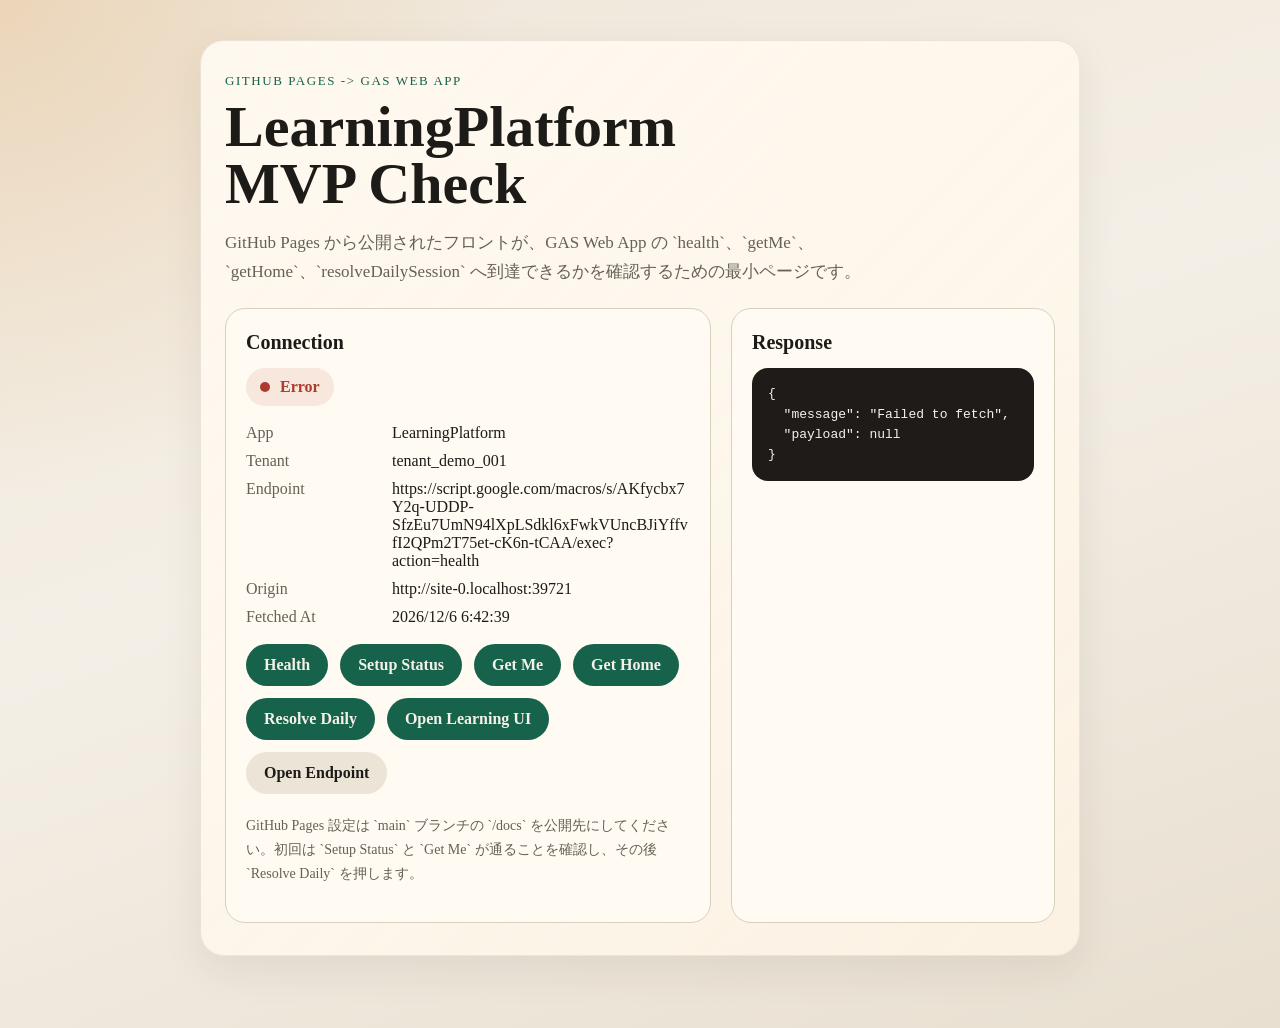
==== docs/index.html @ bc99092f "feat: Implement LINE webhook handling and messaging functionality" ====
<!doctype html>
<html lang="ja">
  <head>
    <meta charset="utf-8">
    <meta name="viewport" content="width=device-width, initial-scale=1">
    <title>LearningPlatform MVP Check</title>
    <style>
      :root {
        --bg: #f4efe6;
        --panel: #fffaf2;
        --ink: #1c1b18;
        --muted: #666156;
        --line: #d9cfbf;
        --accent: #17624a;
        --accent-2: #d88a2d;
        --ok: #17624a;
        --error: #ab3b2d;
      }

      * {
        box-sizing: border-box;
      }

      body {
        margin: 0;
        font-family: Georgia, "Hiragino Mincho ProN", serif;
        color: var(--ink);
        background:
          radial-gradient(circle at top left, rgba(216, 138, 45, 0.18), transparent 30%),
          linear-gradient(160deg, #efe6d8 0%, var(--bg) 45%, #e8dfd0 100%);
        min-height: 100vh;
      }

      .wrap {
        max-width: 920px;
        margin: 0 auto;
        padding: 40px 20px 72px;
      }

      .hero {
        background: linear-gradient(135deg, rgba(255, 250, 242, 0.92), rgba(255, 245, 230, 0.8));
        border: 1px solid rgba(28, 27, 24, 0.08);
        border-radius: 24px;
        padding: 32px 24px;
        box-shadow: 0 14px 40px rgba(50, 40, 20, 0.08);
      }

      .eyebrow {
        margin: 0 0 10px;
        color: var(--accent);
        font-size: 13px;
        letter-spacing: 0.12em;
        text-transform: uppercase;
      }

      h1 {
        margin: 0;
        font-size: clamp(34px, 6vw, 58px);
        line-height: 0.98;
        font-weight: 600;
      }

      .lead {
        margin: 16px 0 0;
        max-width: 640px;
        color: var(--muted);
        font-size: 17px;
        line-height: 1.7;
      }

      .grid {
        display: grid;
        grid-template-columns: 1.2fr 0.8fr;
        gap: 20px;
        margin-top: 22px;
      }

      .card {
        background: var(--panel);
        border: 1px solid var(--line);
        border-radius: 20px;
        padding: 22px 20px;
      }

      .card h2 {
        margin: 0 0 14px;
        font-size: 20px;
      }

      .status {
        display: inline-flex;
        align-items: center;
        gap: 10px;
        padding: 10px 14px;
        border-radius: 999px;
        background: rgba(23, 98, 74, 0.08);
        color: var(--accent);
        font-weight: 700;
      }

      .status.waiting,
      .status.loading {
        background: rgba(216, 138, 45, 0.12);
        color: #8a5513;
      }

      .status.error {
        background: rgba(171, 59, 45, 0.1);
        color: var(--error);
      }

      .dot {
        width: 10px;
        height: 10px;
        border-radius: 50%;
        background: currentColor;
      }

      dl {
        margin: 18px 0 0;
        display: grid;
        grid-template-columns: 132px 1fr;
        gap: 10px 14px;
      }

      dt {
        color: var(--muted);
      }

      dd {
        margin: 0;
        word-break: break-word;
      }

      pre {
        margin: 0;
        padding: 16px;
        border-radius: 16px;
        background: #1e1b18;
        color: #f6f2ea;
        overflow: auto;
        font-size: 13px;
        line-height: 1.55;
      }

      .actions {
        display: flex;
        flex-wrap: wrap;
        gap: 12px;
        margin-top: 18px;
      }

      button,
      a.button {
        appearance: none;
        border: none;
        border-radius: 999px;
        padding: 12px 18px;
        font: inherit;
        font-weight: 700;
        cursor: pointer;
        text-decoration: none;
      }

      button {
        background: var(--accent);
        color: #f5f1ea;
      }

      a.button {
        background: #ece4d6;
        color: var(--ink);
      }

      a.button.primary-link {
        background: var(--accent);
        color: #f5f1ea;
      }

      .note {
        margin-top: 20px;
        color: var(--muted);
        font-size: 14px;
        line-height: 1.7;
      }

      @media (max-width: 760px) {
        .grid {
          grid-template-columns: 1fr;
        }

        dl {
          grid-template-columns: 1fr;
          gap: 6px;
        }
      }
    </style>
  </head>
  <body>
    <main class="wrap">
      <section class="hero">
        <p class="eyebrow">GitHub Pages -> GAS Web App</p>
        <h1>LearningPlatform<br>MVP Check</h1>
        <p class="lead">
          GitHub Pages から公開されたフロントが、GAS Web App の `health`、`getMe`、`getHome`、`resolveDailySession` へ到達できるかを確認するための最小ページです。
        </p>

        <div class="grid">
          <section class="card">
            <h2>Connection</h2>
            <div id="status" class="status waiting">
              <span class="dot"></span>
              <span>Waiting</span>
            </div>
            <dl>
              <dt>App</dt>
              <dd id="appName">-</dd>
              <dt>Tenant</dt>
              <dd id="tenantId">-</dd>
              <dt>Endpoint</dt>
              <dd id="endpoint">-</dd>
              <dt>Origin</dt>
              <dd id="origin">-</dd>
              <dt>Fetched At</dt>
              <dd id="fetchedAt">-</dd>
            </dl>
            <div class="actions">
              <button id="healthButton" type="button">Health</button>
              <button id="setupButton" type="button">Setup Status</button>
              <button id="meButton" type="button">Get Me</button>
              <button id="homeButton" type="button">Get Home</button>
              <button id="dailyButton" type="button">Resolve Daily</button>
              <a class="button primary-link" href="./learn.html">Open Learning UI</a>
              <a id="openEndpoint" class="button" href="#" target="_blank" rel="noreferrer">Open Endpoint</a>
            </div>
            <p class="note">
              GitHub Pages 設定は `main` ブランチの `/docs` を公開先にしてください。初回は `Setup Status` と `Get Me` が通ることを確認し、その後 `Resolve Daily` を押します。
            </p>
          </section>

          <section class="card">
            <h2>Response</h2>
            <pre id="responsePanel">No request yet.</pre>
          </section>
        </div>
      </section>
    </main>

    <script src="./config.js"></script>
    <script>
      (function () {
        var config = window.APP_CONFIG || {};
        var statusEl = document.getElementById("status");
        var responsePanelEl = document.getElementById("responsePanel");
        var endpointEl = document.getElementById("endpoint");
        var appNameEl = document.getElementById("appName");
        var tenantIdEl = document.getElementById("tenantId");
        var originEl = document.getElementById("origin");
        var fetchedAtEl = document.getElementById("fetchedAt");
        var healthButtonEl = document.getElementById("healthButton");
        var setupButtonEl = document.getElementById("setupButton");
        var meButtonEl = document.getElementById("meButton");
        var homeButtonEl = document.getElementById("homeButton");
        var dailyButtonEl = document.getElementById("dailyButton");
        var openEndpointEl = document.getElementById("openEndpoint");

        var endpointUrl = buildHealthUrl_(config.gasWebAppUrl, config.healthAction || "health");
        appNameEl.textContent = config.appName || "LearningPlatform";
        tenantIdEl.textContent = config.tenantId || "-";
        endpointEl.textContent = endpointUrl;
        originEl.textContent = window.location.origin;
        openEndpointEl.href = endpointUrl;

        healthButtonEl.addEventListener("click", function () {
          runAction_("health");
        });
        setupButtonEl.addEventListener("click", function () {
          runAction_("setup");
        });
        meButtonEl.addEventListener("click", function () {
          runAction_("me");
        });
        homeButtonEl.addEventListener("click", function () {
          runAction_("home");
        });
        dailyButtonEl.addEventListener("click", function () {
          runAction_("daily");
        });
        runAction_("health");

        function runAction_(actionKey) {
          var request = buildRequest_(actionKey);
          setStatus_("loading", "Checking");
          responsePanelEl.textContent = "Loading...";
          endpointEl.textContent = request.url;
          openEndpointEl.href = request.url;

          fetch(request.url, {
            method: request.method,
            mode: "cors",
            headers: {
              "Accept": "application/json"
            },
            body: request.body
          })
            .then(function (response) {
              return response.text().then(function (text) {
                var payload;
                try {
                  payload = JSON.parse(text);
                } catch (error) {
                  payload = { raw: text };
                }

                if (!response.ok) {
                  throw {
                    message: "HTTP " + response.status,
                    payload: payload
                  };
                }

                setStatus_("ok", payload.ok ? "OK" : "Responded");
                fetchedAtEl.textContent = new Date().toLocaleString("ja-JP");
                responsePanelEl.textContent = JSON.stringify(payload, null, 2);
              });
            })
            .catch(function (error) {
              setStatus_("error", "Error");
              fetchedAtEl.textContent = new Date().toLocaleString("ja-JP");
              responsePanelEl.textContent = JSON.stringify({
                message: error && error.message ? error.message : "Request failed",
                payload: error && error.payload ? error.payload : null
              }, null, 2);
            });
        }

        function setStatus_(type, label) {
          statusEl.className = "status " + type;
          statusEl.lastElementChild.textContent = label;
        }

        function buildHealthUrl_(baseUrl, action, tenantId) {
          var url = new URL(baseUrl, window.location.href);
          url.searchParams.set("action", action);
          if (tenantId) {
            url.searchParams.set("tenantId", tenantId);
          }
          return url.toString();
        }

        function buildRequest_(actionKey) {
          var tenantId = config.tenantId || "";

          switch (actionKey) {
            case "setup":
              return {
                method: "GET",
                url: buildHealthUrl_(config.gasWebAppUrl, config.setupStatusAction || "getSetupStatus", tenantId),
                body: null
              };
            case "me":
              return {
                method: "GET",
                url: buildHealthUrl_(config.gasWebAppUrl, config.meAction || "getMe", tenantId),
                body: null
              };
            case "home":
              return {
                method: "GET",
                url: buildHealthUrl_(config.gasWebAppUrl, config.homeAction || "getHome", tenantId),
                body: null
              };
            case "daily":
              return {
                method: "POST",
                url: buildHealthUrl_(config.gasWebAppUrl, config.resolveDailySessionAction || "resolveDailySession", tenantId),
                body: JSON.stringify({
                  action: config.resolveDailySessionAction || "resolveDailySession",
                  tenantId: tenantId
                })
              };
            case "health":
            default:
              return {
                method: "GET",
                url: buildHealthUrl_(config.gasWebAppUrl, config.healthAction || "health", ""),
                body: null
              };
          }
        }
      })();
    </script>
  </body>
  </html>
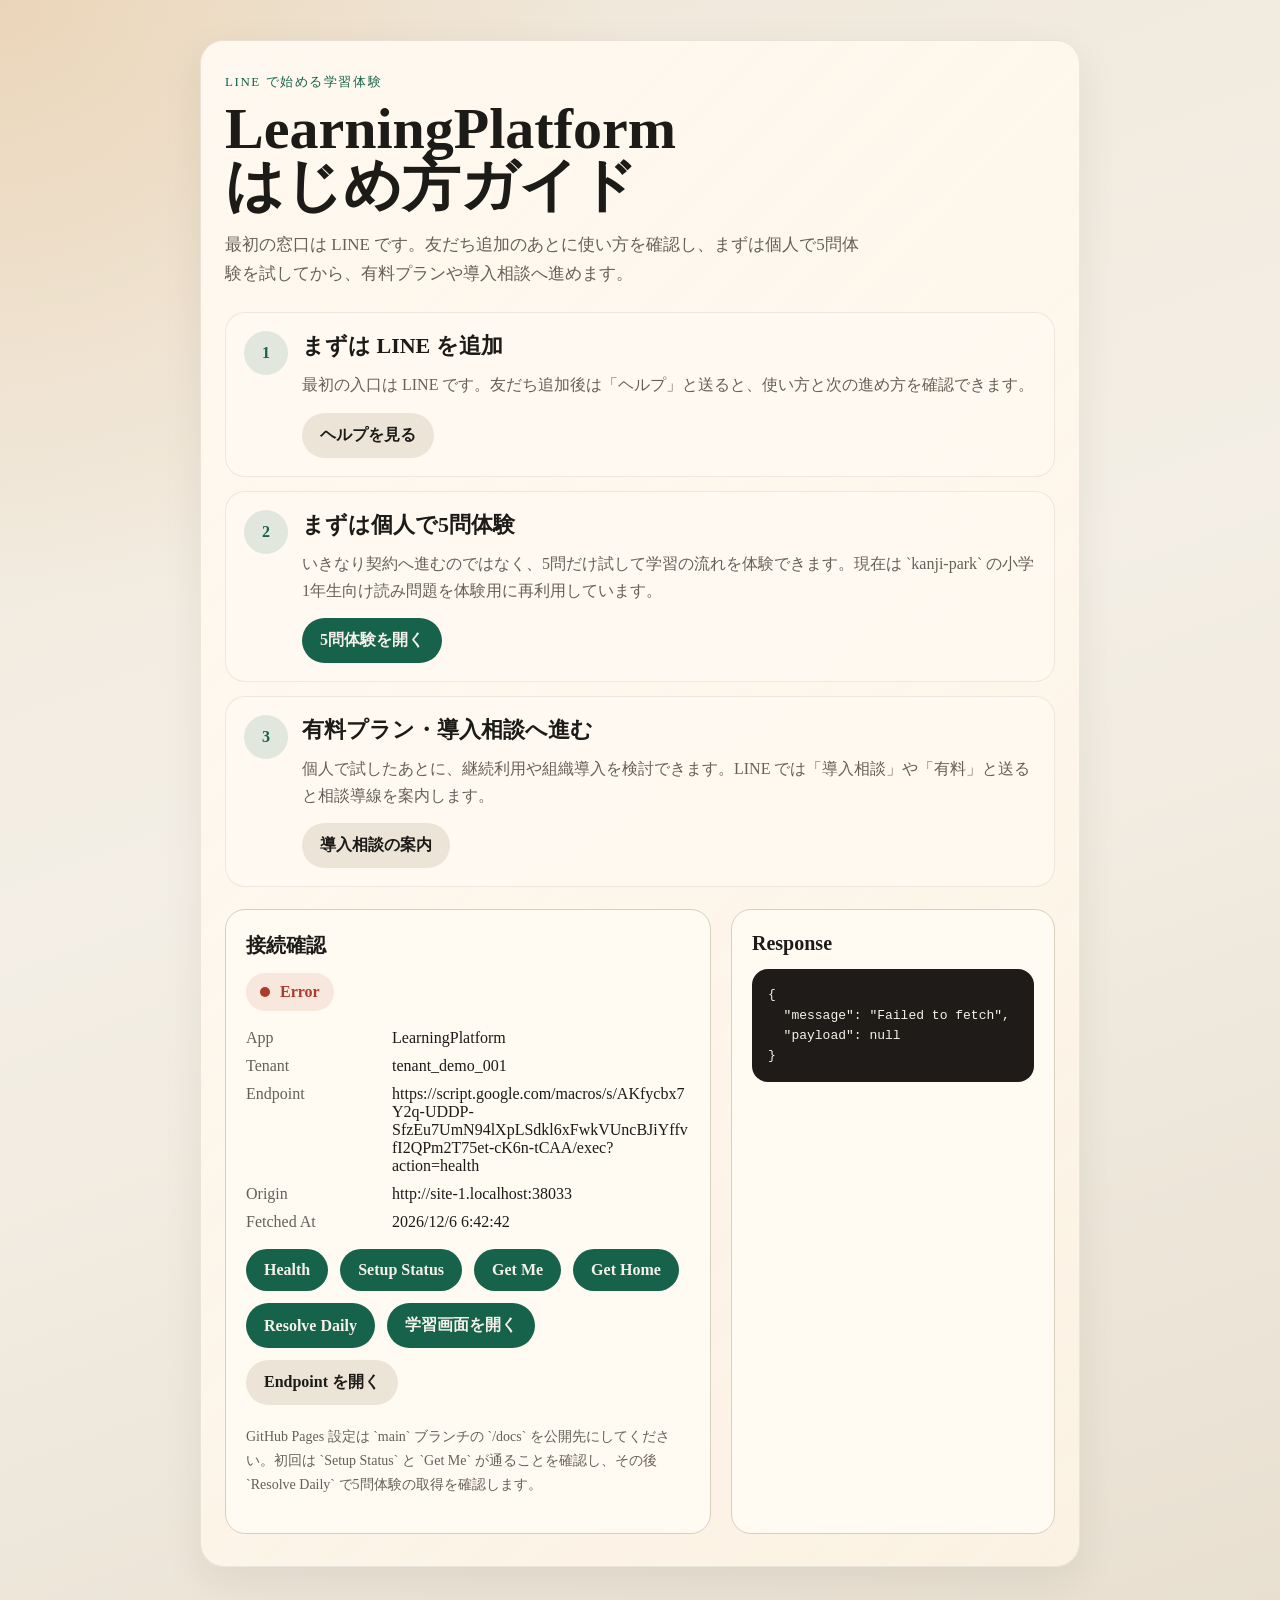
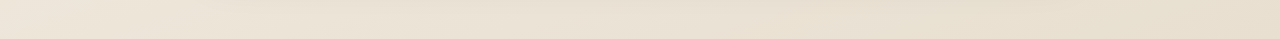
==== commit 9d25a363: "feat: Enhance LINE Messaging integration and logging - Added OAuth scopes for external requests and " ====
--- a/docs/index.html
+++ b/docs/index.html
@@ -3,7 +3,7 @@
   <head>
     <meta charset="utf-8">
     <meta name="viewport" content="width=device-width, initial-scale=1">
-    <title>LearningPlatform MVP Check</title>
+    <title>LearningPlatform はじめ方</title>
     <style>
       :root {
         --bg: #f4efe6;
@@ -75,6 +75,53 @@
         margin-top: 22px;
       }
 
+      .journey {
+        display: grid;
+        gap: 14px;
+        margin-top: 24px;
+      }
+
+      .journey-card {
+        display: grid;
+        grid-template-columns: 44px 1fr;
+        gap: 14px;
+        align-items: start;
+        background: rgba(255, 250, 242, 0.86);
+        border: 1px solid rgba(28, 27, 24, 0.08);
+        border-radius: 20px;
+        padding: 18px;
+      }
+
+      .journey-step {
+        width: 44px;
+        height: 44px;
+        border-radius: 50%;
+        display: inline-flex;
+        align-items: center;
+        justify-content: center;
+        background: rgba(23, 98, 74, 0.12);
+        color: var(--accent);
+        font-weight: 700;
+      }
+
+      .journey-card h2 {
+        margin: 0;
+        font-size: 22px;
+      }
+
+      .journey-card p {
+        margin: 10px 0 0;
+        color: var(--muted);
+        line-height: 1.7;
+      }
+
+      .journey-actions {
+        display: flex;
+        flex-wrap: wrap;
+        gap: 10px;
+        margin-top: 14px;
+      }
+
       .card {
         background: var(--panel);
         border: 1px solid var(--line);
@@ -199,15 +246,50 @@
   <body>
     <main class="wrap">
       <section class="hero">
-        <p class="eyebrow">GitHub Pages -> GAS Web App</p>
-        <h1>LearningPlatform<br>MVP Check</h1>
+        <p class="eyebrow">LINE で始める学習体験</p>
+        <h1>LearningPlatform<br>はじめ方ガイド</h1>
         <p class="lead">
-          GitHub Pages から公開されたフロントが、GAS Web App の `health`、`getMe`、`getHome`、`resolveDailySession` へ到達できるかを確認するための最小ページです。
+          最初の窓口は LINE です。友だち追加のあとに使い方を確認し、まずは個人で5問体験を試してから、有料プランや導入相談へ進めます。
         </p>
+
+        <div class="journey">
+          <section class="journey-card" id="help">
+            <div class="journey-step">1</div>
+            <div>
+              <h2>まずは LINE を追加</h2>
+              <p>最初の入口は LINE です。友だち追加後は「ヘルプ」と送ると、使い方と次の進め方を確認できます。</p>
+              <div class="journey-actions">
+                <a class="button" href="#help">ヘルプを見る</a>
+              </div>
+            </div>
+          </section>
+
+          <section class="journey-card">
+            <div class="journey-step">2</div>
+            <div>
+              <h2>まずは個人で5問体験</h2>
+              <p>いきなり契約へ進むのではなく、5問だけ試して学習の流れを体験できます。現在は `kanji-park` の小学1年生向け読み問題を体験用に再利用しています。</p>
+              <div class="journey-actions">
+                <a class="button primary-link" href="./learn.html">5問体験を開く</a>
+              </div>
+            </div>
+          </section>
+
+          <section class="journey-card" id="plans">
+            <div class="journey-step">3</div>
+            <div>
+              <h2>有料プラン・導入相談へ進む</h2>
+              <p>個人で試したあとに、継続利用や組織導入を検討できます。LINE では「導入相談」や「有料」と送ると相談導線を案内します。</p>
+              <div class="journey-actions">
+                <a class="button" href="#plans">導入相談の案内</a>
+              </div>
+            </div>
+          </section>
+        </div>
 
         <div class="grid">
           <section class="card">
-            <h2>Connection</h2>
+            <h2>接続確認</h2>
             <div id="status" class="status waiting">
               <span class="dot"></span>
               <span>Waiting</span>
@@ -230,11 +312,11 @@
               <button id="meButton" type="button">Get Me</button>
               <button id="homeButton" type="button">Get Home</button>
               <button id="dailyButton" type="button">Resolve Daily</button>
-              <a class="button primary-link" href="./learn.html">Open Learning UI</a>
-              <a id="openEndpoint" class="button" href="#" target="_blank" rel="noreferrer">Open Endpoint</a>
+              <a class="button primary-link" href="./learn.html">学習画面を開く</a>
+              <a id="openEndpoint" class="button" href="#" target="_blank" rel="noreferrer">Endpoint を開く</a>
             </div>
             <p class="note">
-              GitHub Pages 設定は `main` ブランチの `/docs` を公開先にしてください。初回は `Setup Status` と `Get Me` が通ることを確認し、その後 `Resolve Daily` を押します。
+              GitHub Pages 設定は `main` ブランチの `/docs` を公開先にしてください。初回は `Setup Status` と `Get Me` が通ることを確認し、その後 `Resolve Daily` で5問体験の取得を確認します。
             </p>
           </section>
 
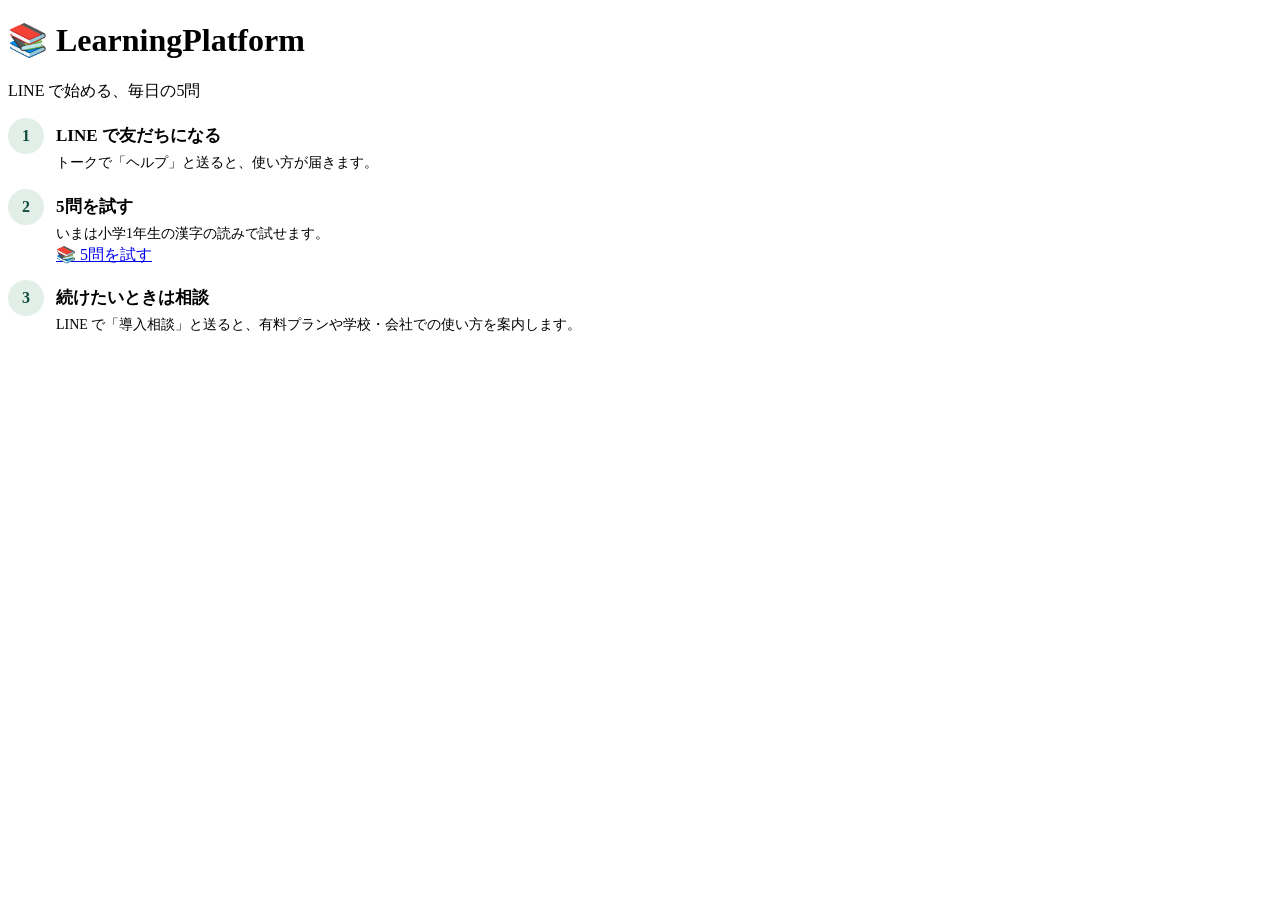
==== commit 47604036: "画面を共通の部品にそろえる（学習・トップ・管理） - 学習画面：1列にして、共通の部品（見出し・カード・入力欄・ボタン・チップ・トースト）に。前に開いた今日の5問を先に出し、読みこみ中は同じ大きさの箱" ====
--- a/docs/index.html
+++ b/docs/index.html
@@ -1,378 +1,198 @@
 <!doctype html>
-<html lang="ja">
+<html lang="ja" data-ls-dark="auto">
   <head>
     <meta charset="utf-8">
-    <meta name="viewport" content="width=device-width, initial-scale=1">
-    <title>LearningPlatform はじめ方</title>
+    <meta name="viewport" content="width=device-width, initial-scale=1, viewport-fit=cover">
+    <title>LearningPlatform｜LINE で始める学習</title>
+    <meta name="robots" content="noindex, nofollow">
+    <meta name="theme-color" content="#f4efe6" media="(prefers-color-scheme: light)">
+    <meta name="theme-color" content="#121614" media="(prefers-color-scheme: dark)">
+    <!-- Q キット（おくるんの共通部品）。色は下の :root で、今の緑に -->
+    <link rel="stylesheet" href="https://katsuan.github.io/line-share/shared/ui.css">
     <style>
       :root {
-        --bg: #f4efe6;
-        --panel: #fffaf2;
-        --ink: #1c1b18;
-        --muted: #666156;
-        --line: #d9cfbf;
-        --accent: #17624a;
-        --accent-2: #d88a2d;
-        --ok: #17624a;
-        --error: #ab3b2d;
-      }
-
-      * {
-        box-sizing: border-box;
-      }
-
-      body {
-        margin: 0;
-        font-family: Georgia, "Hiragino Mincho ProN", serif;
-        color: var(--ink);
-        background:
-          radial-gradient(circle at top left, rgba(216, 138, 45, 0.18), transparent 30%),
-          linear-gradient(160deg, #efe6d8 0%, var(--bg) 45%, #e8dfd0 100%);
-        min-height: 100vh;
-      }
-
-      .wrap {
-        max-width: 920px;
-        margin: 0 auto;
-        padding: 40px 20px 72px;
-      }
-
-      .hero {
-        background: linear-gradient(135deg, rgba(255, 250, 242, 0.92), rgba(255, 245, 230, 0.8));
-        border: 1px solid rgba(28, 27, 24, 0.08);
-        border-radius: 24px;
-        padding: 32px 24px;
-        box-shadow: 0 14px 40px rgba(50, 40, 20, 0.08);
-      }
-
-      .eyebrow {
-        margin: 0 0 10px;
-        color: var(--accent);
+        --ls-accent: #17624a;
+        --ls-accent-strong: #0f4d39;
+        --ls-accent-soft: #e2efe8;
+        --ls-accent-ink: #0f4d39;
+        --ls-bg: #f4efe6;
+        --ls-surface-sub: #faf6ef;
+      }
+
+      .steps {
+        display: grid;
+        gap: 14px;
+        margin: 0;
+        padding: 0;
+        list-style: none;
+      }
+
+      .step {
+        display: grid;
+        grid-template-columns: 36px minmax(0, 1fr);
+        gap: 12px;
+        align-items: start;
+      }
+
+      .step-num {
+        display: grid;
+        place-items: center;
+        width: 36px;
+        height: 36px;
+        border-radius: 50%;
+        background: var(--ls-accent-soft);
+        color: var(--ls-accent-ink);
+        font-weight: 800;
+      }
+
+      .step h2 {
+        margin: 6px 0 4px;
+        font-size: 17px;
+      }
+
+      .step p {
+        margin: 0;
+        color: var(--ls-subtext);
+        font-size: 14px;
+        line-height: 1.7;
+      }
+
+      .step .ls-button {
+        margin-top: 10px;
+      }
+
+      /* ここから下は ?debug=1 のときだけ（開発用の接続確認） */
+      .dev-status {
+        font-weight: 800;
+      }
+
+      .dev-status.is-ok {
+        color: var(--ls-success);
+      }
+
+      .dev-status.is-error {
+        color: var(--ls-danger);
+      }
+
+      .dev-list {
+        display: grid;
+        grid-template-columns: max-content minmax(0, 1fr);
+        gap: 6px 12px;
+        margin: 0;
         font-size: 13px;
-        letter-spacing: 0.12em;
-        text-transform: uppercase;
-      }
-
-      h1 {
-        margin: 0;
-        font-size: clamp(34px, 6vw, 58px);
-        line-height: 0.98;
-        font-weight: 600;
-      }
-
-      .lead {
-        margin: 16px 0 0;
-        max-width: 640px;
-        color: var(--muted);
-        font-size: 17px;
-        line-height: 1.7;
-      }
-
-      .grid {
-        display: grid;
-        grid-template-columns: 1.2fr 0.8fr;
-        gap: 20px;
-        margin-top: 22px;
-      }
-
-      .journey {
-        display: grid;
-        gap: 14px;
-        margin-top: 24px;
-      }
-
-      .journey-card {
-        display: grid;
-        grid-template-columns: 44px 1fr;
-        gap: 14px;
-        align-items: start;
-        background: rgba(255, 250, 242, 0.86);
-        border: 1px solid rgba(28, 27, 24, 0.08);
-        border-radius: 20px;
-        padding: 18px;
-      }
-
-      .journey-step {
-        width: 44px;
-        height: 44px;
-        border-radius: 50%;
-        display: inline-flex;
-        align-items: center;
-        justify-content: center;
-        background: rgba(23, 98, 74, 0.12);
-        color: var(--accent);
-        font-weight: 700;
-      }
-
-      .journey-card h2 {
-        margin: 0;
-        font-size: 22px;
-      }
-
-      .journey-card p {
-        margin: 10px 0 0;
-        color: var(--muted);
-        line-height: 1.7;
-      }
-
-      .journey-actions {
-        display: flex;
-        flex-wrap: wrap;
-        gap: 10px;
-        margin-top: 14px;
-      }
-
-      .card {
-        background: var(--panel);
-        border: 1px solid var(--line);
-        border-radius: 20px;
-        padding: 22px 20px;
-      }
-
-      .card h2 {
-        margin: 0 0 14px;
-        font-size: 20px;
-      }
-
-      .status {
-        display: inline-flex;
-        align-items: center;
-        gap: 10px;
-        padding: 10px 14px;
-        border-radius: 999px;
-        background: rgba(23, 98, 74, 0.08);
-        color: var(--accent);
-        font-weight: 700;
-      }
-
-      .status.waiting,
-      .status.loading {
-        background: rgba(216, 138, 45, 0.12);
-        color: #8a5513;
-      }
-
-      .status.error {
-        background: rgba(171, 59, 45, 0.1);
-        color: var(--error);
-      }
-
-      .dot {
-        width: 10px;
-        height: 10px;
-        border-radius: 50%;
-        background: currentColor;
-      }
-
-      dl {
-        margin: 18px 0 0;
-        display: grid;
-        grid-template-columns: 132px 1fr;
-        gap: 10px 14px;
-      }
-
-      dt {
-        color: var(--muted);
-      }
-
-      dd {
-        margin: 0;
-        word-break: break-word;
-      }
-
-      pre {
-        margin: 0;
-        padding: 16px;
-        border-radius: 16px;
+      }
+
+      .dev-list dt {
+        color: var(--ls-subtext);
+      }
+
+      .dev-list dd {
+        margin: 0;
+        overflow-wrap: anywhere;
+      }
+
+      .dev-log {
+        max-height: 260px;
+        margin: 0;
+        padding: 12px;
+        overflow: auto;
+        border-radius: var(--ls-radius-md);
         background: #1e1b18;
         color: #f6f2ea;
-        overflow: auto;
-        font-size: 13px;
-        line-height: 1.55;
-      }
-
-      .actions {
-        display: flex;
-        flex-wrap: wrap;
-        gap: 12px;
-        margin-top: 18px;
-      }
-
-      button,
-      a.button {
-        appearance: none;
-        border: none;
-        border-radius: 999px;
-        padding: 12px 18px;
-        font: inherit;
-        font-weight: 700;
-        cursor: pointer;
-        text-decoration: none;
-      }
-
-      button {
-        background: var(--accent);
-        color: #f5f1ea;
-      }
-
-      a.button {
-        background: #ece4d6;
-        color: var(--ink);
-      }
-
-      a.button.primary-link {
-        background: var(--accent);
-        color: #f5f1ea;
-      }
-
-      .note {
-        margin-top: 20px;
-        color: var(--muted);
-        font-size: 14px;
-        line-height: 1.7;
-      }
-
-      @media (max-width: 760px) {
-        .grid {
-          grid-template-columns: 1fr;
-        }
-
-        dl {
-          grid-template-columns: 1fr;
-          gap: 6px;
-        }
+        font-size: 12px;
       }
     </style>
   </head>
   <body>
-    <main class="wrap">
-      <section class="hero">
-        <p class="eyebrow">LINE で始める学習体験</p>
-        <h1>LearningPlatform<br>はじめ方ガイド</h1>
-        <p class="lead">
-          最初の窓口は LINE です。友だち追加のあとに使い方を確認し、まずは個人で5問体験を試してから、有料プランや導入相談へ進めます。
-        </p>
-
-        <div class="journey">
-          <section class="journey-card" id="help">
-            <div class="journey-step">1</div>
+    <main class="ls-page ls-stack">
+      <header class="ls-brand">
+        <h1 class="ls-brand-name">📚 LearningPlatform</h1>
+      </header>
+      <p class="ls-brand-copy">LINE で始める、毎日の5問</p>
+
+      <section class="ls-panel" aria-label="始め方">
+        <ol class="steps">
+          <li class="step" id="help">
+            <span class="step-num" aria-hidden="true">1</span>
             <div>
-              <h2>まずは LINE を追加</h2>
-              <p>最初の入口は LINE です。友だち追加後は「ヘルプ」と送ると、使い方と次の進め方を確認できます。</p>
-              <div class="journey-actions">
-                <a class="button" href="#help">ヘルプを見る</a>
-              </div>
+              <h2>LINE で友だちになる</h2>
+              <p>トークで「ヘルプ」と送ると、使い方が届きます。</p>
             </div>
-          </section>
-
-          <section class="journey-card">
-            <div class="journey-step">2</div>
+          </li>
+          <li class="step">
+            <span class="step-num" aria-hidden="true">2</span>
             <div>
-              <h2>まずは個人で5問体験</h2>
-              <p>いきなり契約へ進むのではなく、5問だけ試して学習の流れを体験できます。現在は `kanji-park` の小学1年生向け読み問題を体験用に再利用しています。</p>
-              <div class="journey-actions">
-                <a class="button primary-link" href="./learn.html">5問体験を開く</a>
-              </div>
+              <h2>5問を試す</h2>
+              <p>いまは小学1年生の漢字の読みで試せます。</p>
+              <a class="ls-button is-primary" href="./learn.html">📚 5問を試す</a>
             </div>
-          </section>
-
-          <section class="journey-card" id="plans">
-            <div class="journey-step">3</div>
+          </li>
+          <li class="step" id="plans">
+            <span class="step-num" aria-hidden="true">3</span>
             <div>
-              <h2>有料プラン・導入相談へ進む</h2>
-              <p>個人で試したあとに、継続利用や組織導入を検討できます。LINE では「導入相談」や「有料」と送ると相談導線を案内します。</p>
-              <div class="journey-actions">
-                <a class="button" href="#plans">導入相談の案内</a>
-              </div>
+              <h2>続けたいときは相談</h2>
+              <p>LINE で「導入相談」と送ると、有料プランや学校・会社での使い方を案内します。</p>
             </div>
-          </section>
+          </li>
+        </ol>
+      </section>
+
+      <details id="devPanel" class="ls-fold" hidden>
+        <summary><span class="ls-fold-icon" aria-hidden="true">🛠</span>接続確認（開発用）</summary>
+        <div class="ls-fold-body ls-stack">
+          <p id="status" class="dev-status" role="status">Waiting</p>
+          <dl class="dev-list">
+            <dt>App</dt><dd id="appName">-</dd>
+            <dt>Tenant</dt><dd id="tenantId">-</dd>
+            <dt>Endpoint</dt><dd id="endpoint">-</dd>
+            <dt>Origin</dt><dd id="origin">-</dd>
+            <dt>Fetched At</dt><dd id="fetchedAt">-</dd>
+          </dl>
+          <div class="ls-actions">
+            <button class="ls-button" type="button" data-action="health">Health</button>
+            <button class="ls-button" type="button" data-action="setup">Setup Status</button>
+            <button class="ls-button" type="button" data-action="me">Get Me</button>
+            <button class="ls-button" type="button" data-action="home">Get Home</button>
+            <button class="ls-button" type="button" data-action="daily">Resolve Daily</button>
+            <a id="openEndpoint" class="ls-button" href="#" target="_blank" rel="noreferrer">Endpoint を開く</a>
+          </div>
+          <pre id="responsePanel" class="dev-log">No request yet.</pre>
         </div>
-
-        <div class="grid">
-          <section class="card">
-            <h2>接続確認</h2>
-            <div id="status" class="status waiting">
-              <span class="dot"></span>
-              <span>Waiting</span>
-            </div>
-            <dl>
-              <dt>App</dt>
-              <dd id="appName">-</dd>
-              <dt>Tenant</dt>
-              <dd id="tenantId">-</dd>
-              <dt>Endpoint</dt>
-              <dd id="endpoint">-</dd>
-              <dt>Origin</dt>
-              <dd id="origin">-</dd>
-              <dt>Fetched At</dt>
-              <dd id="fetchedAt">-</dd>
-            </dl>
-            <div class="actions">
-              <button id="healthButton" type="button">Health</button>
-              <button id="setupButton" type="button">Setup Status</button>
-              <button id="meButton" type="button">Get Me</button>
-              <button id="homeButton" type="button">Get Home</button>
-              <button id="dailyButton" type="button">Resolve Daily</button>
-              <a class="button primary-link" href="./learn.html">学習画面を開く</a>
-              <a id="openEndpoint" class="button" href="#" target="_blank" rel="noreferrer">Endpoint を開く</a>
-            </div>
-            <p class="note">
-              GitHub Pages 設定は `main` ブランチの `/docs` を公開先にしてください。初回は `Setup Status` と `Get Me` が通ることを確認し、その後 `Resolve Daily` で5問体験の取得を確認します。
-            </p>
-          </section>
-
-          <section class="card">
-            <h2>Response</h2>
-            <pre id="responsePanel">No request yet.</pre>
-          </section>
-        </div>
-      </section>
+      </details>
     </main>
 
     <script src="./config.js"></script>
     <script>
       (function () {
+        // ふつうの人には出さない。?debug=1 のときだけ接続確認を出す
+        if (new URLSearchParams(window.location.search).get("debug") !== "1") {
+          return;
+        }
+
         var config = window.APP_CONFIG || {};
+        var devPanelEl = document.getElementById("devPanel");
         var statusEl = document.getElementById("status");
         var responsePanelEl = document.getElementById("responsePanel");
         var endpointEl = document.getElementById("endpoint");
-        var appNameEl = document.getElementById("appName");
-        var tenantIdEl = document.getElementById("tenantId");
-        var originEl = document.getElementById("origin");
         var fetchedAtEl = document.getElementById("fetchedAt");
-        var healthButtonEl = document.getElementById("healthButton");
-        var setupButtonEl = document.getElementById("setupButton");
-        var meButtonEl = document.getElementById("meButton");
-        var homeButtonEl = document.getElementById("homeButton");
-        var dailyButtonEl = document.getElementById("dailyButton");
         var openEndpointEl = document.getElementById("openEndpoint");
 
-        var endpointUrl = buildHealthUrl_(config.gasWebAppUrl, config.healthAction || "health");
-        appNameEl.textContent = config.appName || "LearningPlatform";
-        tenantIdEl.textContent = config.tenantId || "-";
-        endpointEl.textContent = endpointUrl;
-        originEl.textContent = window.location.origin;
-        openEndpointEl.href = endpointUrl;
-
-        healthButtonEl.addEventListener("click", function () {
-          runAction_("health");
-        });
-        setupButtonEl.addEventListener("click", function () {
-          runAction_("setup");
-        });
-        meButtonEl.addEventListener("click", function () {
-          runAction_("me");
-        });
-        homeButtonEl.addEventListener("click", function () {
-          runAction_("home");
-        });
-        dailyButtonEl.addEventListener("click", function () {
-          runAction_("daily");
+        devPanelEl.hidden = false;
+        devPanelEl.open = true;
+        document.getElementById("appName").textContent = config.appName || "LearningPlatform";
+        document.getElementById("tenantId").textContent = config.tenantId || "-";
+        document.getElementById("origin").textContent = window.location.origin;
+
+        Array.prototype.forEach.call(document.querySelectorAll("[data-action]"), function (button) {
+          button.addEventListener("click", function () {
+            runAction_(button.getAttribute("data-action"));
+          });
         });
         runAction_("health");
 
         function runAction_(actionKey) {
           var request = buildRequest_(actionKey);
-          setStatus_("loading", "Checking");
+          setStatus_("", "Checking…");
           responsePanelEl.textContent = "Loading...";
           endpointEl.textContent = request.url;
           openEndpointEl.href = request.url;
@@ -380,9 +200,7 @@
           fetch(request.url, {
             method: request.method,
             mode: "cors",
-            headers: {
-              "Accept": "application/json"
-            },
+            headers: { "Accept": "application/json" },
             body: request.body
           })
             .then(function (response) {
@@ -393,21 +211,16 @@
                 } catch (error) {
                   payload = { raw: text };
                 }
-
                 if (!response.ok) {
-                  throw {
-                    message: "HTTP " + response.status,
-                    payload: payload
-                  };
+                  throw { message: "HTTP " + response.status, payload: payload };
                 }
-
-                setStatus_("ok", payload.ok ? "OK" : "Responded");
+                setStatus_("is-ok", payload.ok ? "OK" : "Responded");
                 fetchedAtEl.textContent = new Date().toLocaleString("ja-JP");
                 responsePanelEl.textContent = JSON.stringify(payload, null, 2);
               });
             })
             .catch(function (error) {
-              setStatus_("error", "Error");
+              setStatus_("is-error", "Error");
               fetchedAtEl.textContent = new Date().toLocaleString("ja-JP");
               responsePanelEl.textContent = JSON.stringify({
                 message: error && error.message ? error.message : "Request failed",
@@ -416,13 +229,13 @@
             });
         }
 
-        function setStatus_(type, label) {
-          statusEl.className = "status " + type;
-          statusEl.lastElementChild.textContent = label;
-        }
-
-        function buildHealthUrl_(baseUrl, action, tenantId) {
-          var url = new URL(baseUrl, window.location.href);
+        function setStatus_(className, label) {
+          statusEl.className = "dev-status " + className;
+          statusEl.textContent = label;
+        }
+
+        function buildUrl_(action, tenantId) {
+          var url = new URL(config.gasWebAppUrl, window.location.href);
           url.searchParams.set("action", action);
           if (tenantId) {
             url.searchParams.set("tenantId", tenantId);
@@ -432,45 +245,25 @@
 
         function buildRequest_(actionKey) {
           var tenantId = config.tenantId || "";
-
           switch (actionKey) {
             case "setup":
-              return {
-                method: "GET",
-                url: buildHealthUrl_(config.gasWebAppUrl, config.setupStatusAction || "getSetupStatus", tenantId),
-                body: null
-              };
+              return { method: "GET", url: buildUrl_(config.setupStatusAction || "getSetupStatus", tenantId), body: null };
             case "me":
-              return {
-                method: "GET",
-                url: buildHealthUrl_(config.gasWebAppUrl, config.meAction || "getMe", tenantId),
-                body: null
-              };
+              return { method: "GET", url: buildUrl_(config.meAction || "getMe", tenantId), body: null };
             case "home":
-              return {
-                method: "GET",
-                url: buildHealthUrl_(config.gasWebAppUrl, config.homeAction || "getHome", tenantId),
-                body: null
-              };
+              return { method: "GET", url: buildUrl_(config.homeAction || "getHome", tenantId), body: null };
             case "daily":
               return {
                 method: "POST",
-                url: buildHealthUrl_(config.gasWebAppUrl, config.resolveDailySessionAction || "resolveDailySession", tenantId),
-                body: JSON.stringify({
-                  action: config.resolveDailySessionAction || "resolveDailySession",
-                  tenantId: tenantId
-                })
+                url: buildUrl_(config.resolveDailySessionAction || "resolveDailySession", tenantId),
+                body: JSON.stringify({ action: config.resolveDailySessionAction || "resolveDailySession", tenantId: tenantId })
               };
             case "health":
             default:
-              return {
-                method: "GET",
-                url: buildHealthUrl_(config.gasWebAppUrl, config.healthAction || "health", ""),
-                body: null
-              };
+              return { method: "GET", url: buildUrl_(config.healthAction || "health", ""), body: null };
           }
         }
       })();
     </script>
   </body>
-  </html>
+</html>
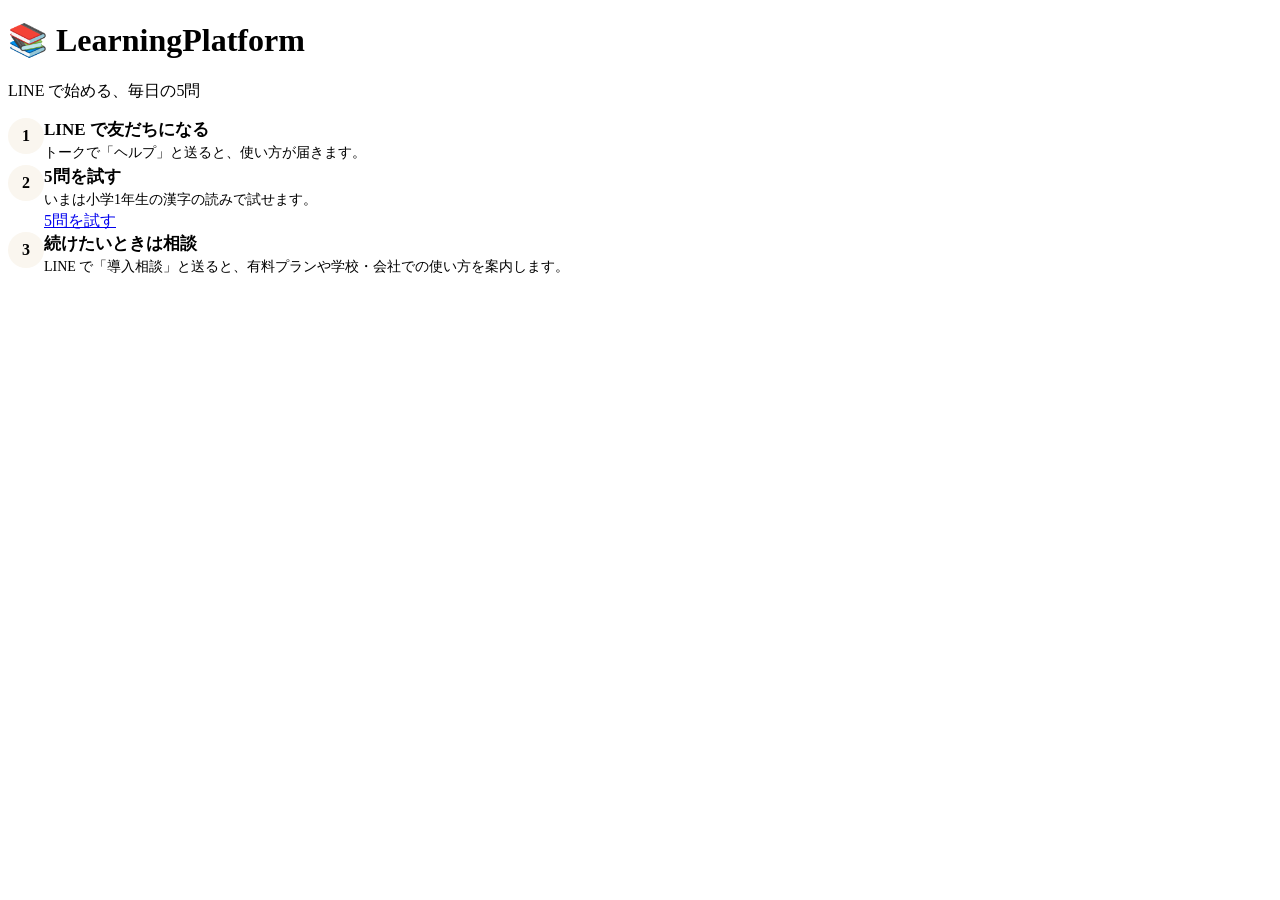
==== commit 3b36da23: "画面を落ち着いた見た目に（ux.md L1〜L7） - ボタン・空のときの案内の絵文字を、Q キットの線アイコンに - 余白を 8 の倍数（--ls-space-*）に。字の太さは 700 まで - " ====
--- a/docs/index.html
+++ b/docs/index.html
@@ -9,99 +9,7 @@
     <meta name="theme-color" content="#121614" media="(prefers-color-scheme: dark)">
     <!-- Q キット（おくるんの共通部品）。色は下の :root で、今の緑に -->
     <link rel="stylesheet" href="https://katsuan.github.io/line-share/shared/ui.css">
-    <style>
-      :root {
-        --ls-accent: #17624a;
-        --ls-accent-strong: #0f4d39;
-        --ls-accent-soft: #e2efe8;
-        --ls-accent-ink: #0f4d39;
-        --ls-bg: #f4efe6;
-        --ls-surface-sub: #faf6ef;
-      }
-
-      .steps {
-        display: grid;
-        gap: 14px;
-        margin: 0;
-        padding: 0;
-        list-style: none;
-      }
-
-      .step {
-        display: grid;
-        grid-template-columns: 36px minmax(0, 1fr);
-        gap: 12px;
-        align-items: start;
-      }
-
-      .step-num {
-        display: grid;
-        place-items: center;
-        width: 36px;
-        height: 36px;
-        border-radius: 50%;
-        background: var(--ls-accent-soft);
-        color: var(--ls-accent-ink);
-        font-weight: 800;
-      }
-
-      .step h2 {
-        margin: 6px 0 4px;
-        font-size: 17px;
-      }
-
-      .step p {
-        margin: 0;
-        color: var(--ls-subtext);
-        font-size: 14px;
-        line-height: 1.7;
-      }
-
-      .step .ls-button {
-        margin-top: 10px;
-      }
-
-      /* ここから下は ?debug=1 のときだけ（開発用の接続確認） */
-      .dev-status {
-        font-weight: 800;
-      }
-
-      .dev-status.is-ok {
-        color: var(--ls-success);
-      }
-
-      .dev-status.is-error {
-        color: var(--ls-danger);
-      }
-
-      .dev-list {
-        display: grid;
-        grid-template-columns: max-content minmax(0, 1fr);
-        gap: 6px 12px;
-        margin: 0;
-        font-size: 13px;
-      }
-
-      .dev-list dt {
-        color: var(--ls-subtext);
-      }
-
-      .dev-list dd {
-        margin: 0;
-        overflow-wrap: anywhere;
-      }
-
-      .dev-log {
-        max-height: 260px;
-        margin: 0;
-        padding: 12px;
-        overflow: auto;
-        border-radius: var(--ls-radius-md);
-        background: #1e1b18;
-        color: #f6f2ea;
-        font-size: 12px;
-      }
-    </style>
+    <link rel="stylesheet" href="./style.css?v=20261025">
   </head>
   <body>
     <main class="ls-page ls-stack">
@@ -124,7 +32,7 @@
             <div>
               <h2>5問を試す</h2>
               <p>いまは小学1年生の漢字の読みで試せます。</p>
-              <a class="ls-button is-primary" href="./learn.html">📚 5問を試す</a>
+              <a class="ls-button is-primary" href="./learn.html"><span class="ls-icon" data-icon="play" aria-hidden="true"></span>5問を試す</a>
             </div>
           </li>
           <li class="step" id="plans">
@@ -154,7 +62,8 @@
             <button class="ls-button" type="button" data-action="me">Get Me</button>
             <button class="ls-button" type="button" data-action="home">Get Home</button>
             <button class="ls-button" type="button" data-action="daily">Resolve Daily</button>
-            <a id="openEndpoint" class="ls-button" href="#" target="_blank" rel="noreferrer">Endpoint を開く</a>
+            <!-- qcheck-ok: W3 rel=noreferrer は noopener もふくむ -->
+          <a id="openEndpoint" class="ls-button" href="#" target="_blank" rel="noreferrer">Endpoint を開く</a>
           </div>
           <pre id="responsePanel" class="dev-log">No request yet.</pre>
         </div>
@@ -162,108 +71,6 @@
     </main>
 
     <script src="./config.js"></script>
-    <script>
-      (function () {
-        // ふつうの人には出さない。?debug=1 のときだけ接続確認を出す
-        if (new URLSearchParams(window.location.search).get("debug") !== "1") {
-          return;
-        }
-
-        var config = window.APP_CONFIG || {};
-        var devPanelEl = document.getElementById("devPanel");
-        var statusEl = document.getElementById("status");
-        var responsePanelEl = document.getElementById("responsePanel");
-        var endpointEl = document.getElementById("endpoint");
-        var fetchedAtEl = document.getElementById("fetchedAt");
-        var openEndpointEl = document.getElementById("openEndpoint");
-
-        devPanelEl.hidden = false;
-        devPanelEl.open = true;
-        document.getElementById("appName").textContent = config.appName || "LearningPlatform";
-        document.getElementById("tenantId").textContent = config.tenantId || "-";
-        document.getElementById("origin").textContent = window.location.origin;
-
-        Array.prototype.forEach.call(document.querySelectorAll("[data-action]"), function (button) {
-          button.addEventListener("click", function () {
-            runAction_(button.getAttribute("data-action"));
-          });
-        });
-        runAction_("health");
-
-        function runAction_(actionKey) {
-          var request = buildRequest_(actionKey);
-          setStatus_("", "Checking…");
-          responsePanelEl.textContent = "Loading...";
-          endpointEl.textContent = request.url;
-          openEndpointEl.href = request.url;
-
-          fetch(request.url, {
-            method: request.method,
-            mode: "cors",
-            headers: { "Accept": "application/json" },
-            body: request.body
-          })
-            .then(function (response) {
-              return response.text().then(function (text) {
-                var payload;
-                try {
-                  payload = JSON.parse(text);
-                } catch (error) {
-                  payload = { raw: text };
-                }
-                if (!response.ok) {
-                  throw { message: "HTTP " + response.status, payload: payload };
-                }
-                setStatus_("is-ok", payload.ok ? "OK" : "Responded");
-                fetchedAtEl.textContent = new Date().toLocaleString("ja-JP");
-                responsePanelEl.textContent = JSON.stringify(payload, null, 2);
-              });
-            })
-            .catch(function (error) {
-              setStatus_("is-error", "Error");
-              fetchedAtEl.textContent = new Date().toLocaleString("ja-JP");
-              responsePanelEl.textContent = JSON.stringify({
-                message: error && error.message ? error.message : "Request failed",
-                payload: error && error.payload ? error.payload : null
-              }, null, 2);
-            });
-        }
-
-        function setStatus_(className, label) {
-          statusEl.className = "dev-status " + className;
-          statusEl.textContent = label;
-        }
-
-        function buildUrl_(action, tenantId) {
-          var url = new URL(config.gasWebAppUrl, window.location.href);
-          url.searchParams.set("action", action);
-          if (tenantId) {
-            url.searchParams.set("tenantId", tenantId);
-          }
-          return url.toString();
-        }
-
-        function buildRequest_(actionKey) {
-          var tenantId = config.tenantId || "";
-          switch (actionKey) {
-            case "setup":
-              return { method: "GET", url: buildUrl_(config.setupStatusAction || "getSetupStatus", tenantId), body: null };
-            case "me":
-              return { method: "GET", url: buildUrl_(config.meAction || "getMe", tenantId), body: null };
-            case "home":
-              return { method: "GET", url: buildUrl_(config.homeAction || "getHome", tenantId), body: null };
-            case "daily":
-              return {
-                method: "POST",
-                url: buildUrl_(config.resolveDailySessionAction || "resolveDailySession", tenantId),
-                body: JSON.stringify({ action: config.resolveDailySessionAction || "resolveDailySession", tenantId: tenantId })
-              };
-            case "health":
-            default:
-              return { method: "GET", url: buildUrl_(config.healthAction || "health", ""), body: null };
-          }
-        }
-      })();
-    </script>
+    <script src="./app.js?v=20261025"></script>
   </body>
 </html>
--- a/docs/style.css
+++ b/docs/style.css
@@ -0,0 +1,93 @@
+/* トップ（index.html）の見た目。共通の部品は line-share の ui.css（先に読む）。 */
+:root {
+  --ls-accent: #17624a;
+  --ls-accent-strong: #0f4d39;
+  --ls-accent-soft: #e2efe8;
+  --ls-accent-ink: #0f4d39;
+  --ls-bg: #f4efe6;
+  --ls-surface-sub: #faf6ef;
+}
+
+.steps {
+  display: grid;
+  gap: var(--ls-space-m);
+  margin: 0;
+  padding: 0;
+  list-style: none;
+}
+
+.step {
+  display: grid;
+  grid-template-columns: 36px minmax(0, 1fr);
+  gap: var(--ls-space-m);
+  align-items: start;
+}
+
+.step-num {
+  display: grid;
+  place-items: center;
+  width: 36px;
+  height: 36px;
+  border-radius: 50%;
+  background: var(--ls-surface-sub);
+  border: 1px solid var(--ls-line);
+  color: var(--ls-text);
+  font-weight: 700;
+}
+
+.step h2 {
+  margin: var(--ls-space-s) 0 var(--ls-space-xs);
+  font-size: 17px;
+}
+
+.step p {
+  margin: 0;
+  color: var(--ls-subtext);
+  font-size: 14px;
+  line-height: 1.7;
+}
+
+.step .ls-button {
+  margin-top: var(--ls-space-s);
+}
+
+/* ここから下は ?debug=1 のときだけ（開発用の接続確認） */
+.dev-status {
+  font-weight: 700;
+}
+
+.dev-status.is-ok {
+  color: var(--ls-success);
+}
+
+.dev-status.is-error {
+  color: var(--ls-danger);
+}
+
+.dev-list {
+  display: grid;
+  grid-template-columns: max-content minmax(0, 1fr);
+  gap: var(--ls-space-s) var(--ls-space-m);
+  margin: 0;
+  font-size: 13px;
+}
+
+.dev-list dt {
+  color: var(--ls-subtext);
+}
+
+.dev-list dd {
+  margin: 0;
+  overflow-wrap: anywhere;
+}
+
+.dev-log {
+  max-height: 260px;
+  margin: 0;
+  padding: var(--ls-space-m);
+  overflow: auto;
+  border-radius: var(--ls-radius-md);
+  background: #1e1b18;
+  color: #f6f2ea;
+  font-size: 12px;
+}
